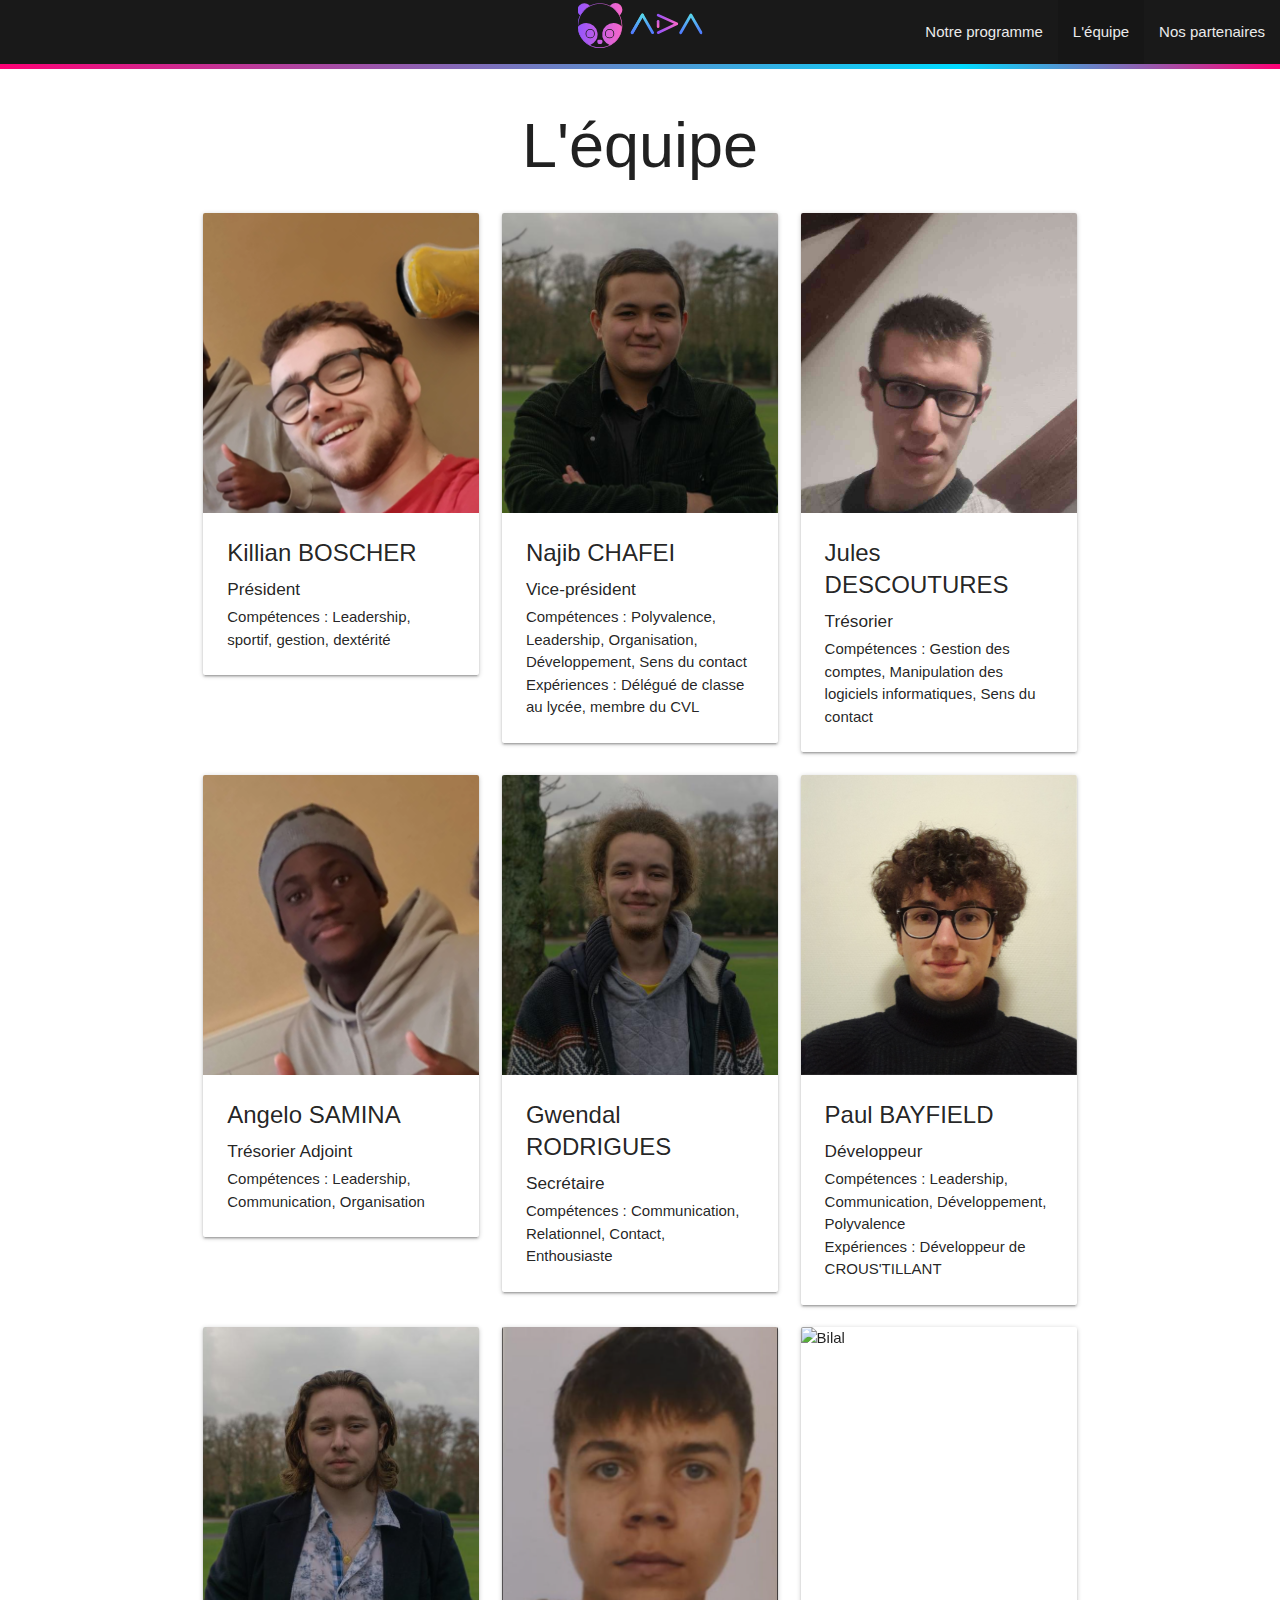
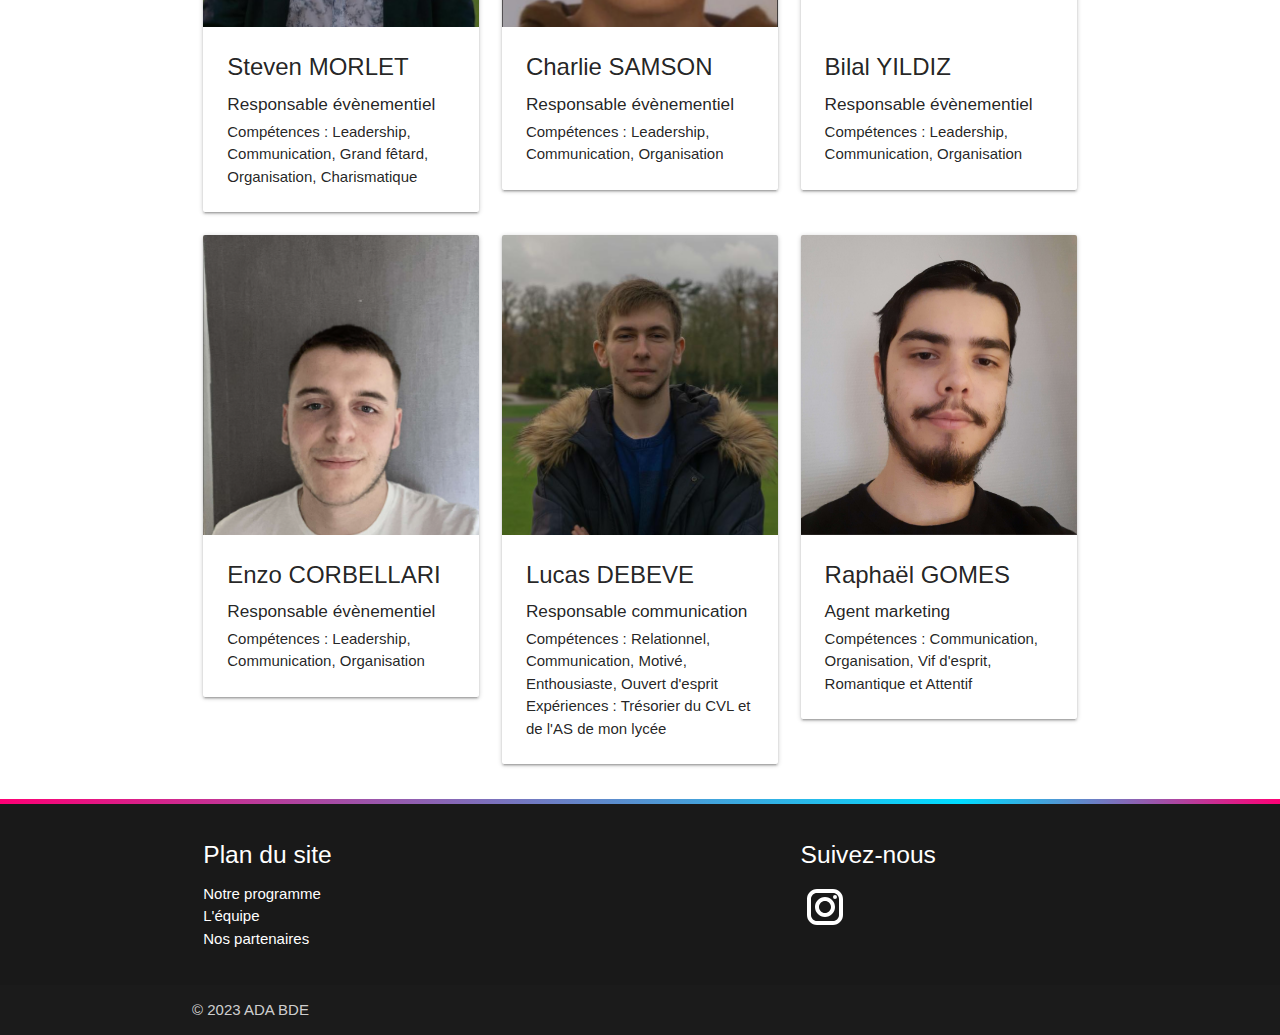
==== equipe.html @ 74a65632 "Modification graphique : alignement des grilles" ====
<!DOCTYPE html>
<html>

<head>
    <meta charset="utf-8">
    <title>Equipe</title>
    <meta name="viewport" content="width=device-width, initial-scale=1.0" />
    <!-- Materialize CSS -->
    <link rel="stylesheet" href="materialize/css/materialize.min.css">
    <!-- Materialize JavaScript -->
    <script src="materialize/js/materialize.min.js"></script>
    <!-- Material Icons -->
    <link href="https://fonts.googleapis.com/icon?family=Material+Icons" rel="stylesheet">
    <link rel="icon" href="img/icon.png">
    <!-- Custom CSS -->
    <link rel="stylesheet" href="css/main.css">
</head>

<body>
    <nav class="navbar">
        <div class="nav-wrapper">
            <div class="valign-wrapper">
                <a href="#" class="brand-logo center">
                    <img src="img/logo_complet.svg" alt="logo" height="45px" style="transform:translateY(80%)">
                </a>
            </div>
            <a href="#" data-target="mobile-nav" class="sidenav-trigger"><i class="material-icons">menu</i></a>
            <ul class="right hide-on-med-and-down">
                <li><a href="index.html">Notre programme</a></li>
                <li class="active"><a href="equipe.html">L'équipe</a></li>
                <li><a href="partenaires.html">Nos partenaires</a></li>
            </ul>
        </div>
    </nav>
    <ul class="sidenav" id="mobile-nav">
        <li><a href="index.html">Notre programme</a></li>
        <li><a href="equipe.html">L'équipe</a></li>
        <li><a href="partenaires.html">Nos partenaires</a></li>
    </ul>
    <div class="tso-rainbow"></div>

    <div class="container">
        <h1 class="center-align">L'équipe</h1>
        <div class="row flex">
            <div class="col s12 m4">
                <div class="card">
                    <div class="card-image">
                        <img class="materialboxed" src="img/membres/Killian.png" alt="Killian">
                    </div>
                    <div class="card-content">
                        <span class="card-title">Killian BOSCHER</span>
                        <h6>Président</h6>
                        <p>Compétences : Leadership, sportif, gestion, dextérité </p>
                    </div>
                </div>
            </div>
            <div class="col s12 m4">
                <div class="card">
                    <div class="card-image">
                        <img class="materialboxed" src="img/membres/Najib.jpg" alt="Najib">
                    </div>
                    <div class="card-content">
                        <span class="card-title">Najib CHAFEI</span>
                        <h6>Vice-président</h6>
                        <p>Compétences : Polyvalence, Leadership, Organisation, Développement, Sens du contact</p>
                        <p>Expériences : Délégué de classe au lycée, membre du CVL</p>
                    </div>
                </div>
            </div>
            <div class="col s12 m4">
                <div class="card">
                    <div class="card-image">
                        <img class="materialboxed" src="img/membres/jules.jpg" alt="jules">
                    </div>
                    <div class="card-content">
                        <span class="card-title">Jules DESCOUTURES</span>
                        <h6>Trésorier</h6>
                        <p>Compétences : Gestion des comptes, Manipulation des logiciels informatiques, Sens du contact</p>
                    </div>
                </div>
            </div>
            <div class="col s12 m4">
                <div class="card">
                    <div class="card-image">
                        <img class="materialboxed" src="img/membres/Angelo.png" alt="Angelo">
                    </div>
                    <div class="card-content">
                        <span class="card-title">Angelo SAMINA</span>
                        <h6>Trésorier Adjoint</h6>
                        <p>Compétences : Leadership, Communication, Organisation</p>
                    </div>
                </div>
            </div>
            <div class="col s12 m4">
                <div class="card">
                    <div class="card-image">
                        <img class="materialboxed" src="img/membres/Gwendal.jpg" alt="Gwendal">
                    </div>
                    <div class="card-content">
                        <span class="card-title">Gwendal RODRIGUES</span>
                        <h6>Secrétaire</h6>
                        <p>Compétences : Communication, Relationnel, Contact, Enthousiaste</p>
                    </div>
                </div>
            </div>
            <div class="col s12 m4">
                <div class="card">
                    <div class="card-image">
                        <img class="materialboxed" src="img/membres/Paul.jpg" alt="Paul">
                    </div>
                    <div class="card-content">
                        <span class="card-title">Paul BAYFIELD</span>
                        <h6>Développeur</h6>
                        <p>Compétences : Leadership, Communication, Développement, Polyvalence</p>
                        <p>Expériences : Développeur de CROUS'TILLANT</p>
                    </div>
                </div>
            </div>
            <div class="col s12 m4">
                <div class="card">
                    <div class="card-image">
                        <img class="materialboxed" src="img/membres/Steven.jpg" alt="Steven">
                    </div>
                    <div class="card-content">
                        <span class="card-title">Steven MORLET</span>
                        <h6>Responsable évènementiel</h6>
                        <p>Compétences : Leadership, Communication, Grand fêtard, Organisation, Charismatique</p>
                    </div>
                </div>
            </div>
            <div class="col s12 m4">
                <div class="card">
                    <div class="card-image">
                        <img class="materialboxed" src="img/membres/Charlie.png" alt="Charlie">
                    </div>
                    <div class="card-content">
                        <span class="card-title">Charlie SAMSON</span>
                        <h6>Responsable évènementiel</h6>
                        <p>Compétences : Leadership, Communication, Organisation</p>
                    </div>
                </div>
            </div>
            <div class="col s12 m4">
                <div class="card">
                    <div class="card-image">
                        <img class="materialboxed" src="img/membres/Bilal.png" alt="Bilal">
                    </div>
                    <div class="card-content">
                        <span class="card-title">Bilal YILDIZ</span>
                        <h6>Responsable évènementiel</h6>
                        <p>Compétences : Leadership, Communication, Organisation</p>
                    </div>
                </div>
            </div>
            <div class="col s12 m4">
                <div class="card">
                    <div class="card-image">
                        <img class="materialboxed" src="img/membres/Enzo.png" alt="Enzo">
                    </div>
                    <div class="card-content">
                        <span class="card-title">Enzo CORBELLARI</span>
                        <h6>Responsable évènementiel</h6>
                        <p>Compétences : Leadership, Communication, Organisation</p>
                    </div>
                </div>
            </div>
            <div class="col s12 m4">
                <div class="card">
                    <div class="card-image">
                        <img class="materialboxed" src="img/membres/Lucas.jpg" alt="Lucas">
                    </div>
                    <div class="card-content">
                        <span class="card-title">Lucas DEBEVE</span>
                        <h6>Responsable communication</h6>
                        <p>Compétences : Relationnel, Communication, Motivé, Enthousiaste, Ouvert d'esprit</p>
                        <p>Expériences : Trésorier du CVL et de l'AS de mon lycée</p>
                    </div>
                </div>
            </div>
            <div class="col s12 m4">
                <div class="card">
                    <div class="card-image">
                        <img class="materialboxed" src="img/membres/Raph.png" alt="Raph">
                    </div>
                    <div class="card-content">
                        <span class="card-title">Raphaël GOMES</span>
                        <h6>Agent marketing</h6>
                        <p>Compétences : Communication, Organisation, Vif d'esprit, Romantique et Attentif</p>
                    </div>
                </div>
            </div>
        </div>
    </div>


</body>
<div class="tso-rainbow"></div>

<footer class="page-footer" style="background-color: #191919;">
    <div class="container">
        <div class="row">
            <div class="col l6 s12">
                <h5 class="white-text">Plan du site</h5>
                <ul>
                    <li><a class="white-text" href="index.html">Notre programme</a></li>
                    <li><a class="white-text" href="equipe.html">L'équipe</a></li>
                    <li><a class="white-text" href="partenaires.html">Nos partenaires</a></li>
                </ul>
            </div>
            <div class="col l4 offset-l2 s12">
                <h5 class="white-text">Suivez-nous</h5>
                <ul>
                    <li><a class="white-text" href="https://www.instagram.com/ada_bde/" target="_blank"><img
                                src="img/insta.svg" alt="Instagram"></a></li>
                </ul>
            </div>
        </div>
    </div>
    <div class="footer-copyright">
        <div class="container">
            © 2023 ADA BDE
        </div>
    </div>
</footer>



<script>
    document.addEventListener('DOMContentLoaded', function () {
        var elems = document.querySelectorAll('.sidenav');
        var instances = M.Sidenav.init(elems);
        var el = document.querySelectorAll('.materialboxed');
        var instances = M.Materialbox.init(el);
    });
</script>
</body>

</html>
---- css/main.css ----
.flex {
    display: flex;
    flex-wrap: wrap;
}

.navbar {
    background-color: #191919;
}

.navbar a {
    color: #ebebeb;
}

.card-image img {
    object-fit: cover;
    height: 300px;
    min-width: 100px;
}

@keyframes tso-rainbow {
    from {
        background-position: 0 0
    }

    to {
        background-position: 100vw 0
    }
}

.tso-rainbow:before {
    content: '';
    width: 100%;
    height: 100%;
    background: linear-gradient(to right, #ff0075 0, #00dcff 75%, #ff0075 100%);
    position: absolute;
    bottom: 0;
    left: 0;
    animation-name: tso-rainbow;
    animation-timing-function: linear;
    animation-iteration-count: infinite;
    animation-duration: 10s;
}

.tso-rainbow {
    position: relative;
    width: 100%;
    height: 5px;
}
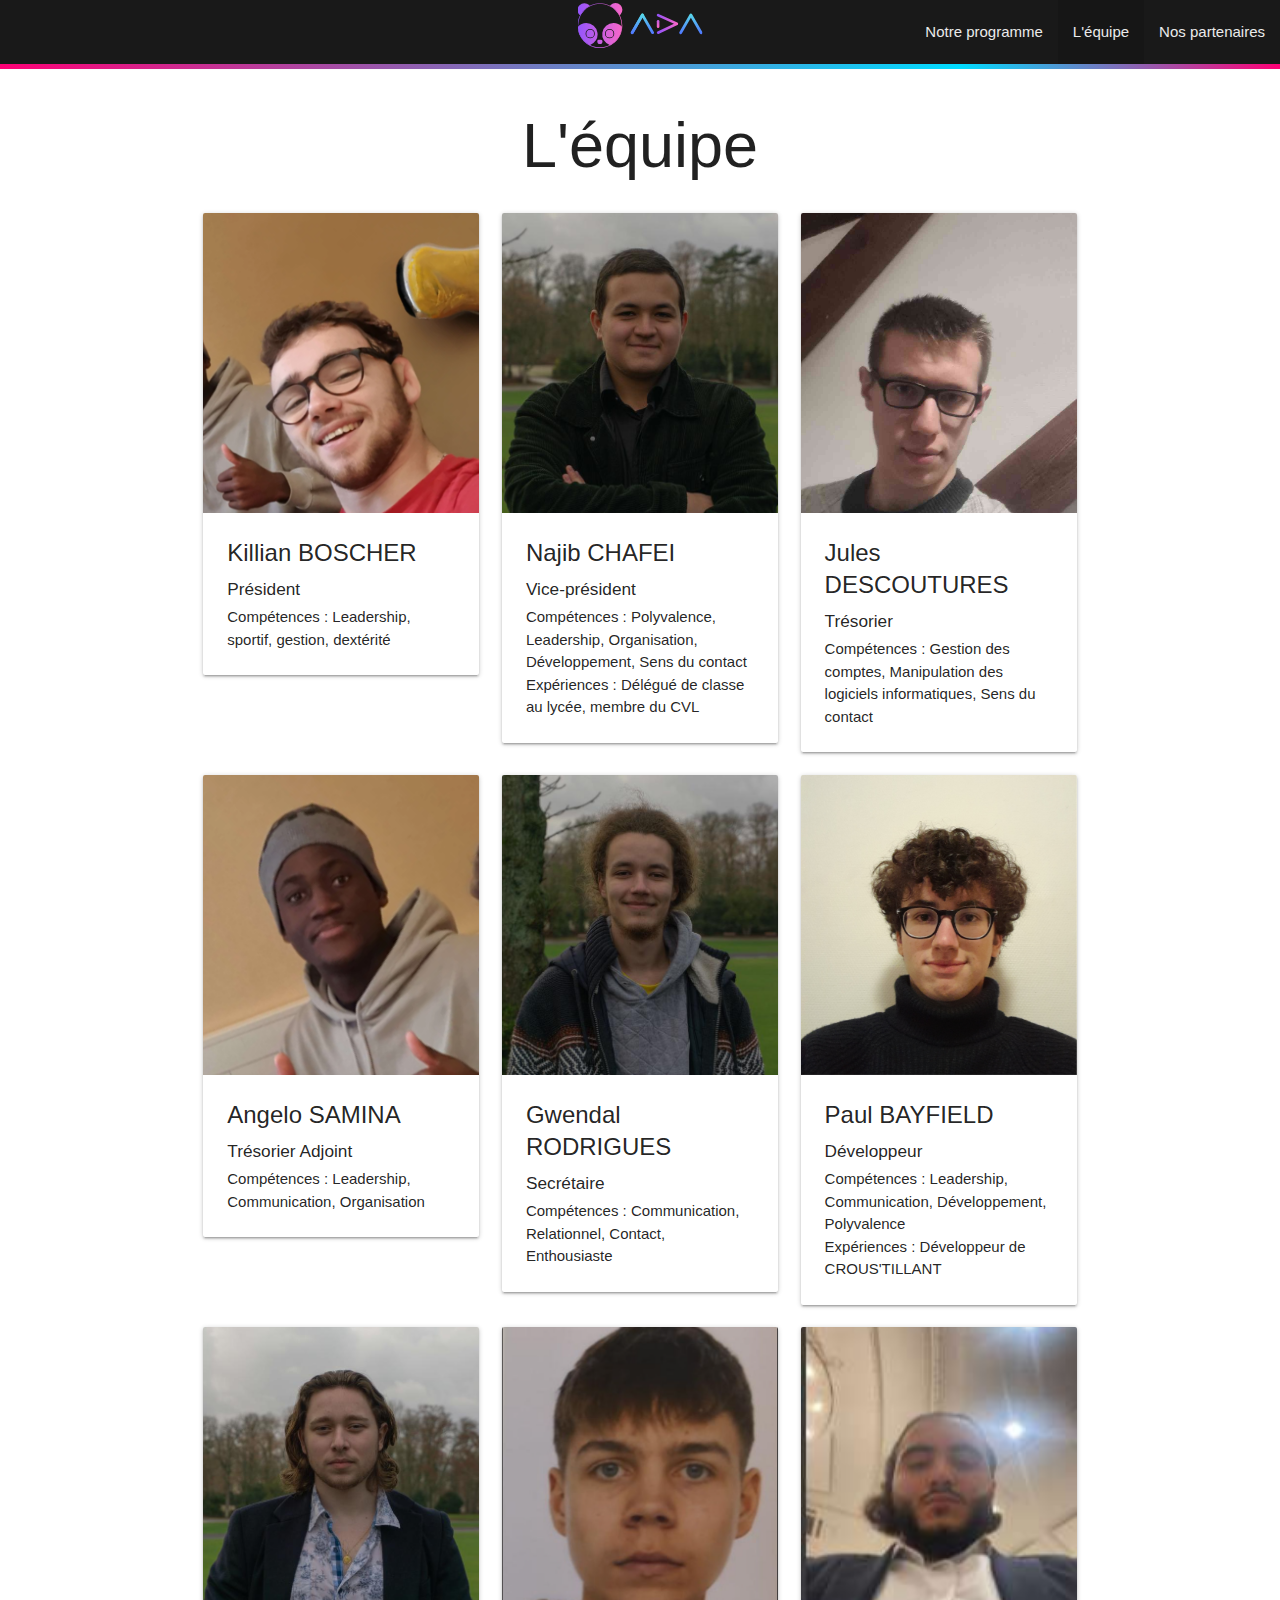
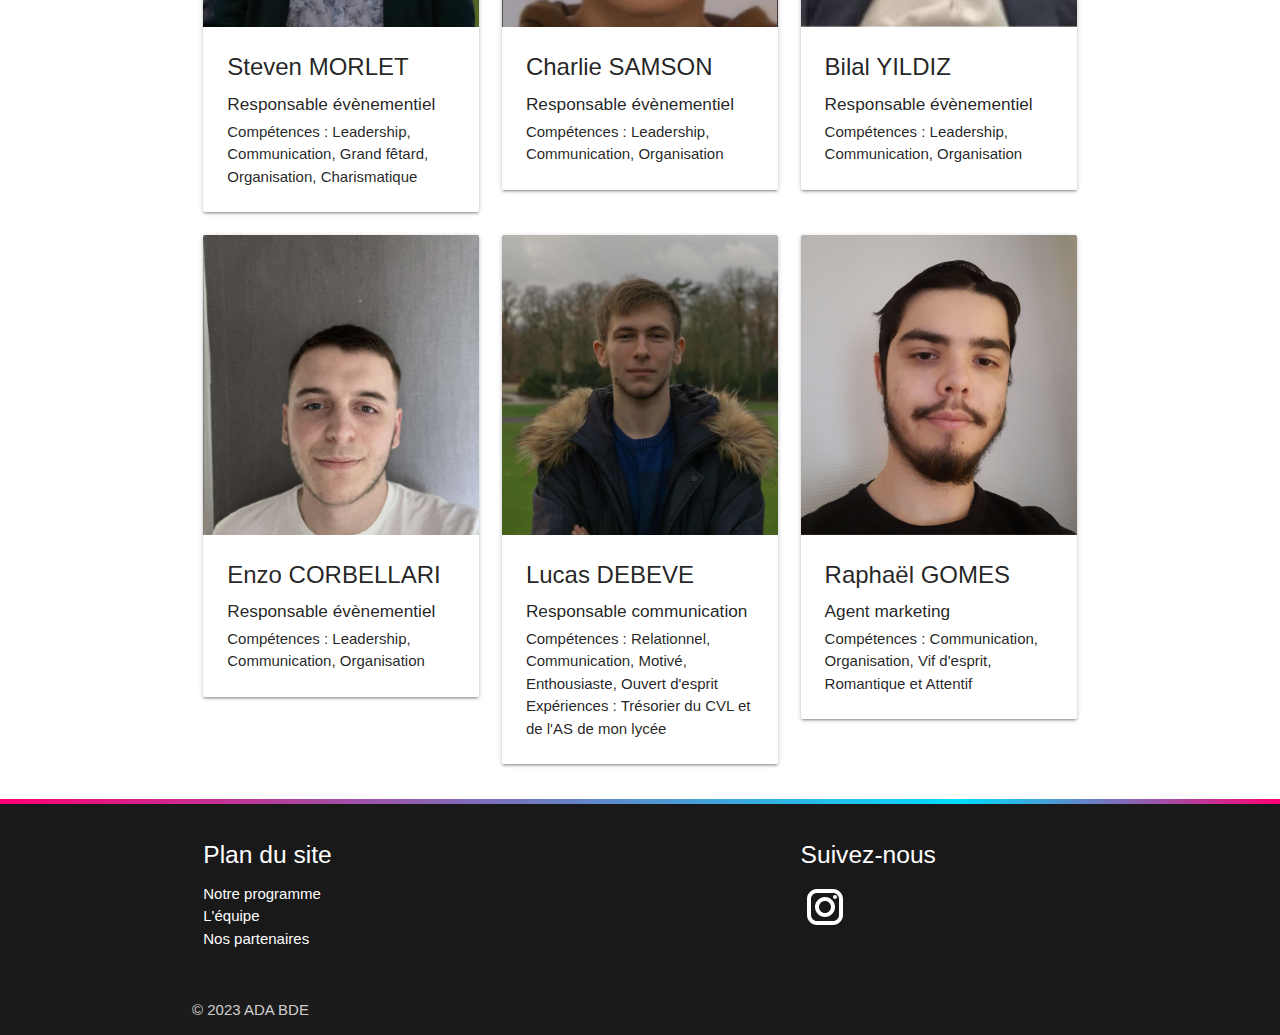
==== commit a4b6df7f: "Ajout de la photo de Bilal" ====
--- a/equipe.html
+++ b/equipe.html
@@ -11,7 +11,7 @@
     <script src="materialize/js/materialize.min.js"></script>
     <!-- Material Icons -->
     <link href="https://fonts.googleapis.com/icon?family=Material+Icons" rel="stylesheet">
-    <link rel="icon" href="img/icon.png">
+    <link rel="icon" href="img/Logo_Noir.png">
     <!-- Custom CSS -->
     <link rel="stylesheet" href="css/main.css">
 </head>
@@ -20,7 +20,7 @@
     <nav class="navbar">
         <div class="nav-wrapper">
             <div class="valign-wrapper">
-                <a href="#" class="brand-logo center">
+                <a href="index.html" class="brand-logo center">
                     <img src="img/logo_complet.svg" alt="logo" height="45px" style="transform:translateY(80%)">
                 </a>
             </div>
@@ -143,7 +143,7 @@
             <div class="col s12 m4">
                 <div class="card">
                     <div class="card-image">
-                        <img class="materialboxed" src="img/membres/Bilal.png" alt="Bilal">
+                        <img class="materialboxed" src="img/membres/Bilal.jpg" alt="Bilal">
                     </div>
                     <div class="card-content">
                         <span class="card-title">Bilal YILDIZ</span>
--- a/css/main.css
+++ b/css/main.css
@@ -45,4 +45,8 @@
     position: relative;
     width: 100%;
     height: 5px;
+}
+
+.activator{
+    cursor: pointer;
 }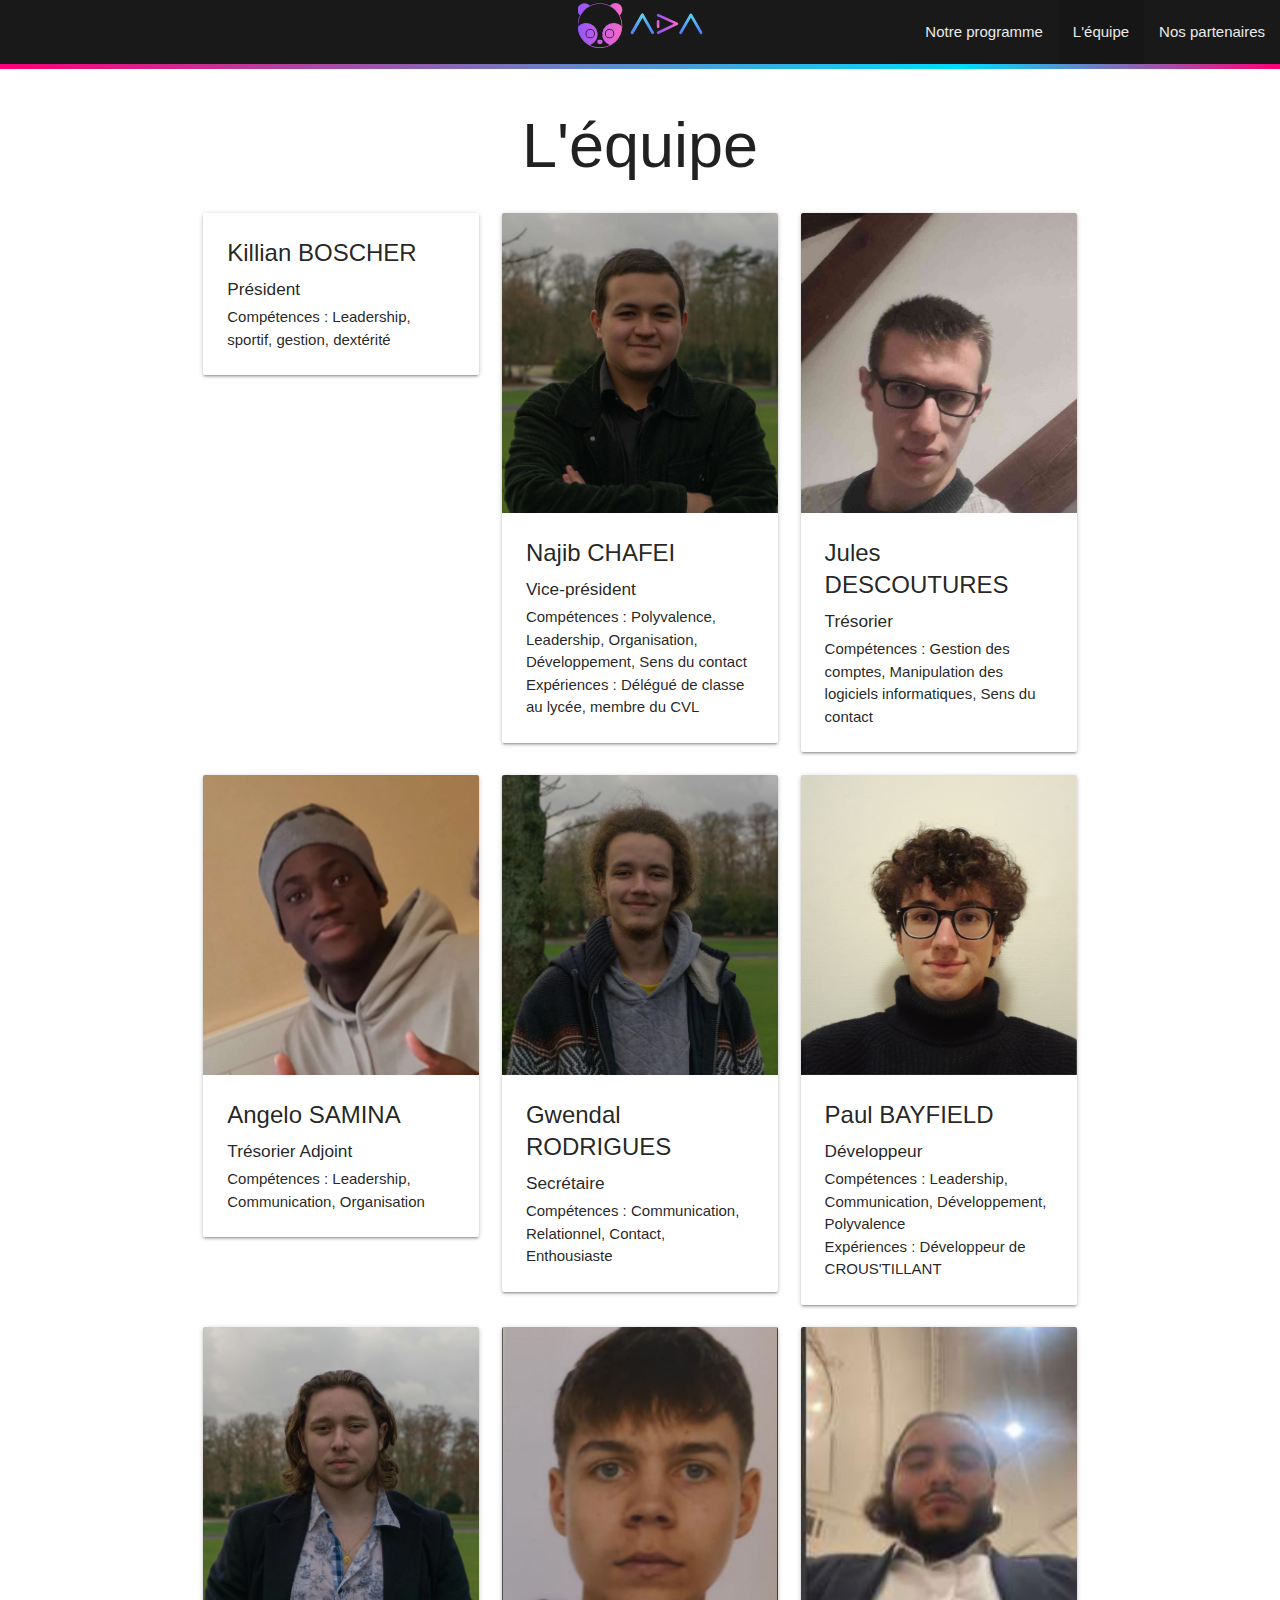
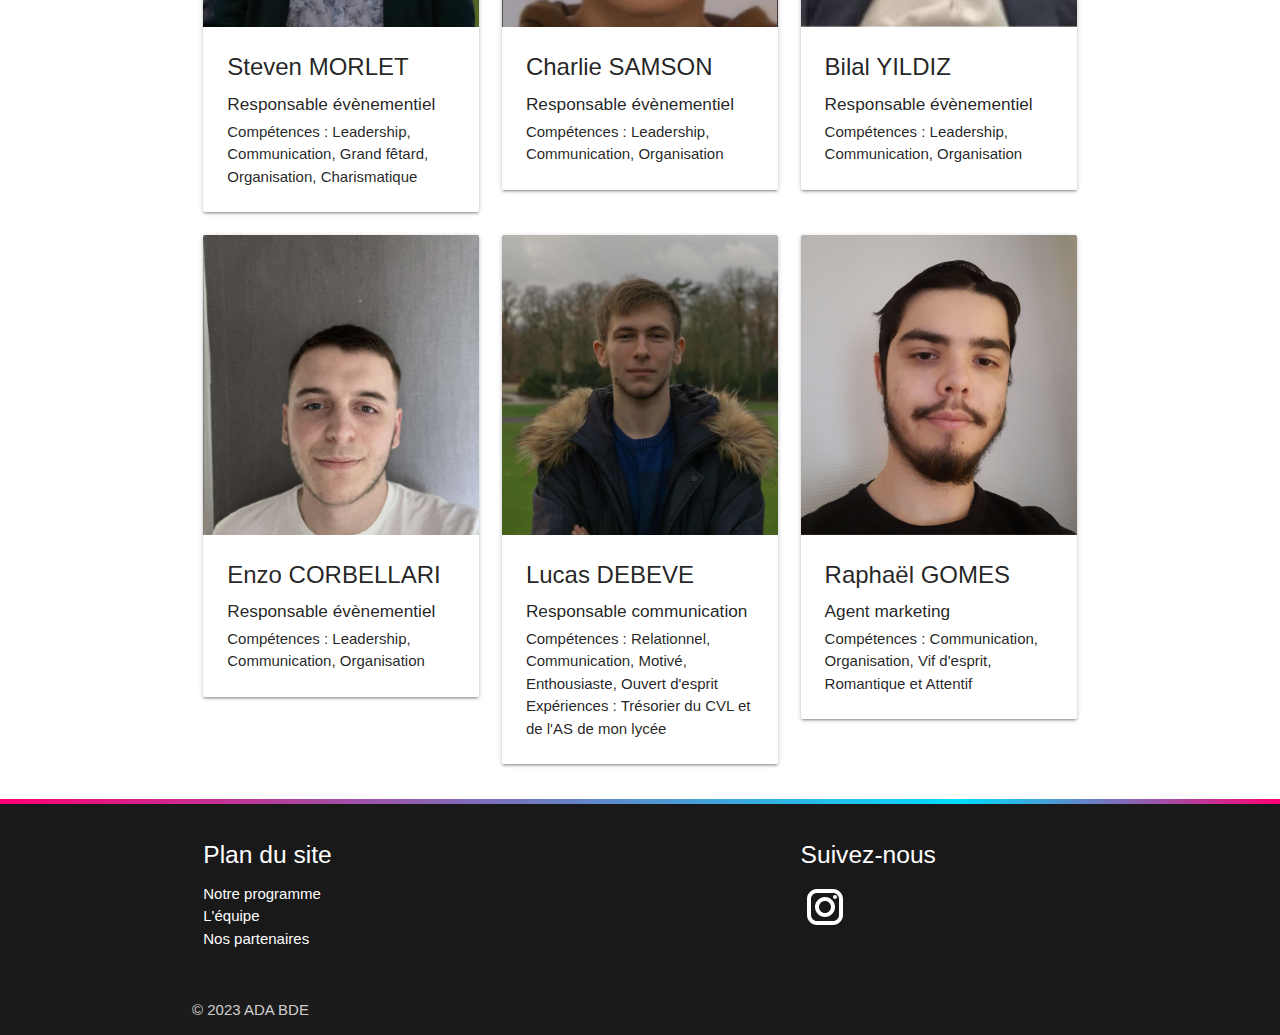
==== commit 26892ff6: "Suppression de la photo de Killian" ====
--- a/equipe.html
+++ b/equipe.html
@@ -44,9 +44,6 @@
         <div class="row flex">
             <div class="col s12 m4">
                 <div class="card">
-                    <div class="card-image">
-                        <img class="materialboxed" src="img/membres/Killian.png" alt="Killian">
-                    </div>
                     <div class="card-content">
                         <span class="card-title">Killian BOSCHER</span>
                         <h6>Président</h6>
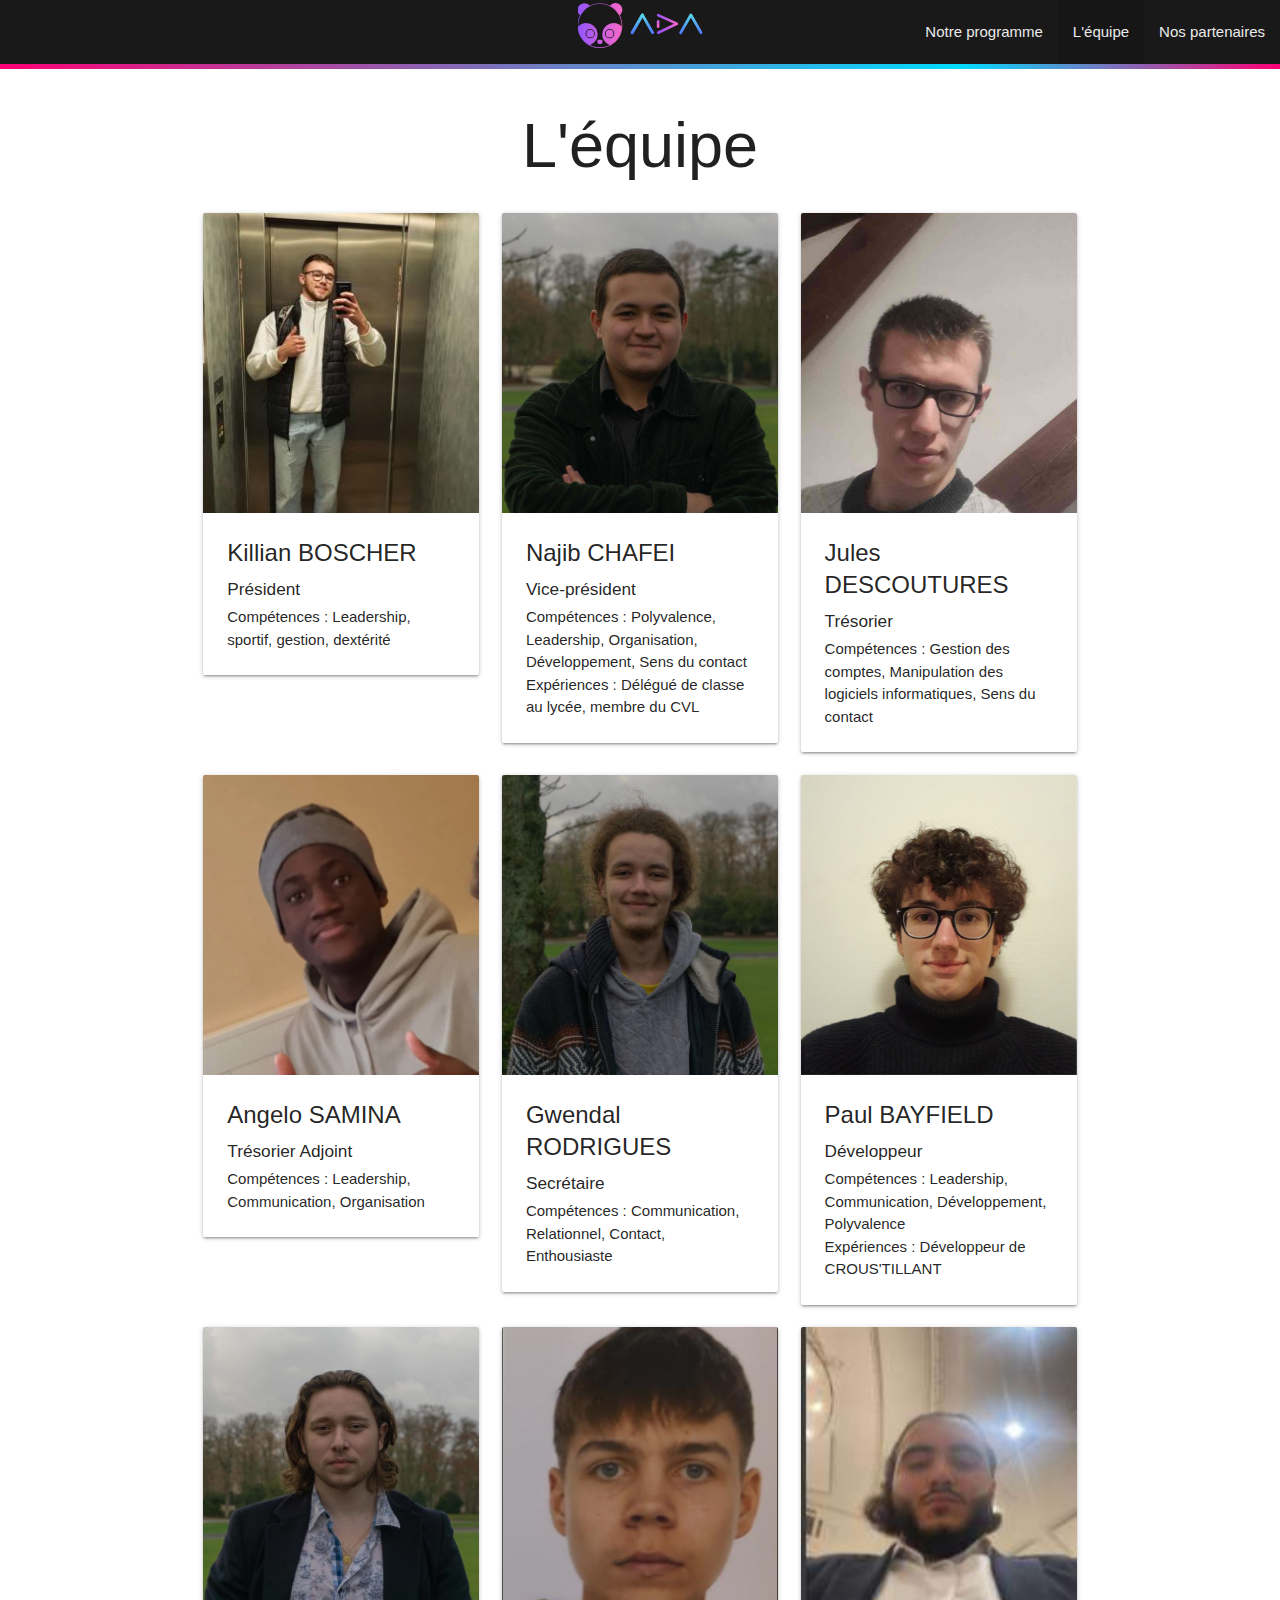
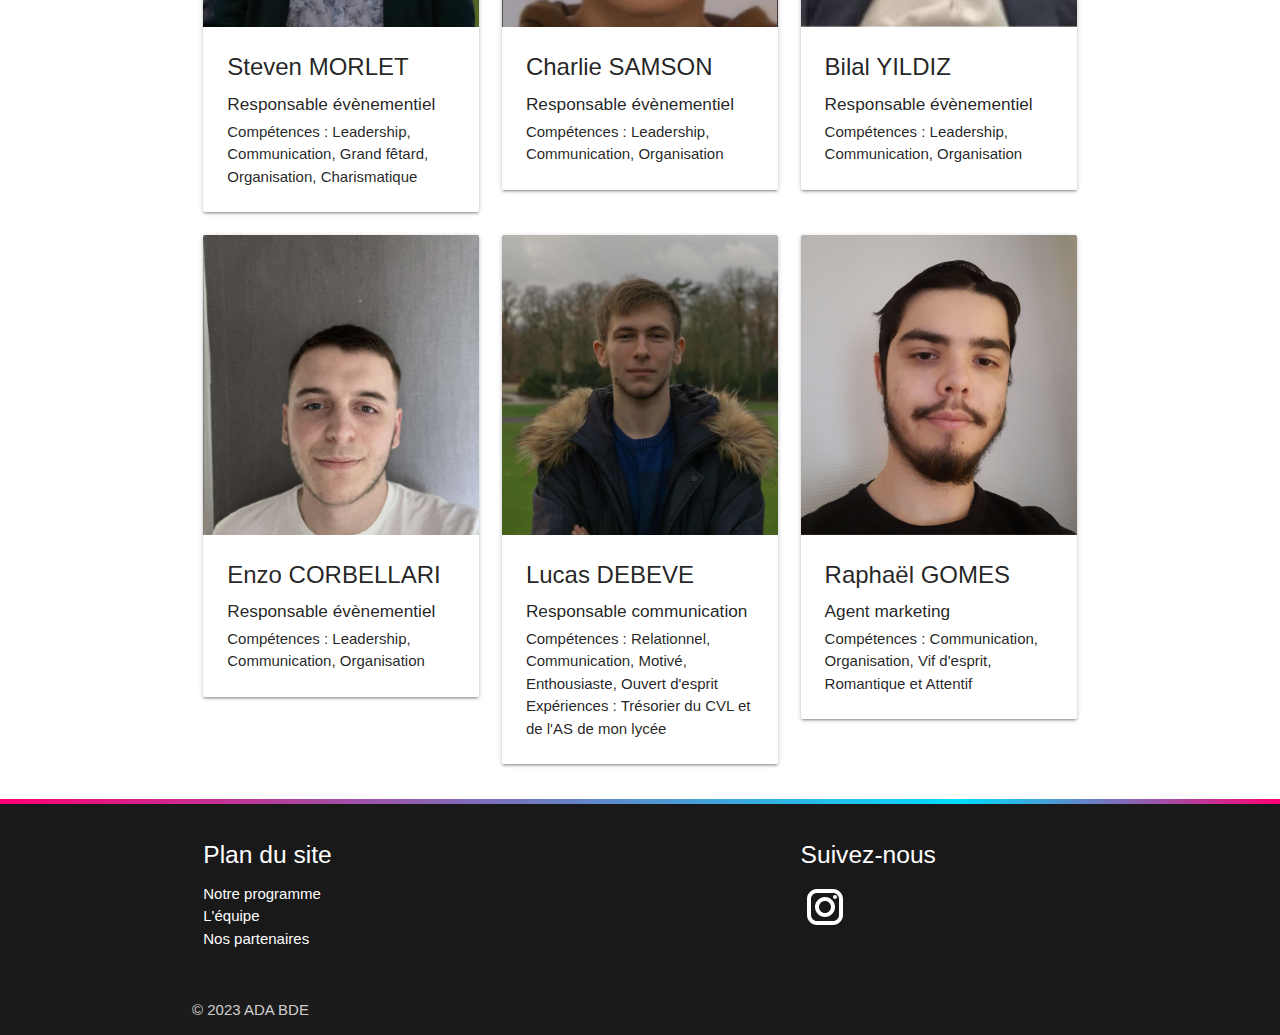
==== commit 88b12778: "Ajout de la photo de Kyllian" ====
--- a/equipe.html
+++ b/equipe.html
@@ -2,6 +2,17 @@
 <html>
 
 <head>
+
+    <!-- Google tag (gtag.js) -->
+    <script async src="https://www.googletagmanager.com/gtag/js?id=G-T1N47QFNGE"></script>
+    <script>
+        window.dataLayer = window.dataLayer || [];
+        function gtag() { dataLayer.push(arguments); }
+        gtag('js', new Date());
+
+        gtag('config', 'G-T1N47QFNGE');
+    </script>
+
     <meta charset="utf-8">
     <title>Equipe</title>
     <meta name="viewport" content="width=device-width, initial-scale=1.0" />
@@ -44,6 +55,9 @@
         <div class="row flex">
             <div class="col s12 m4">
                 <div class="card">
+                    <div class="card-image">
+                        <img class="materialboxed" src="img/membres/Kyllian.jpg" alt="Kyllian">
+                    </div>
                     <div class="card-content">
                         <span class="card-title">Killian BOSCHER</span>
                         <h6>Président</h6>
@@ -72,7 +86,8 @@
                     <div class="card-content">
                         <span class="card-title">Jules DESCOUTURES</span>
                         <h6>Trésorier</h6>
-                        <p>Compétences : Gestion des comptes, Manipulation des logiciels informatiques, Sens du contact</p>
+                        <p>Compétences : Gestion des comptes, Manipulation des logiciels informatiques, Sens du contact
+                        </p>
                     </div>
                 </div>
             </div>
@@ -232,4 +247,4 @@
 </script>
 </body>
 
-</html>
+</html>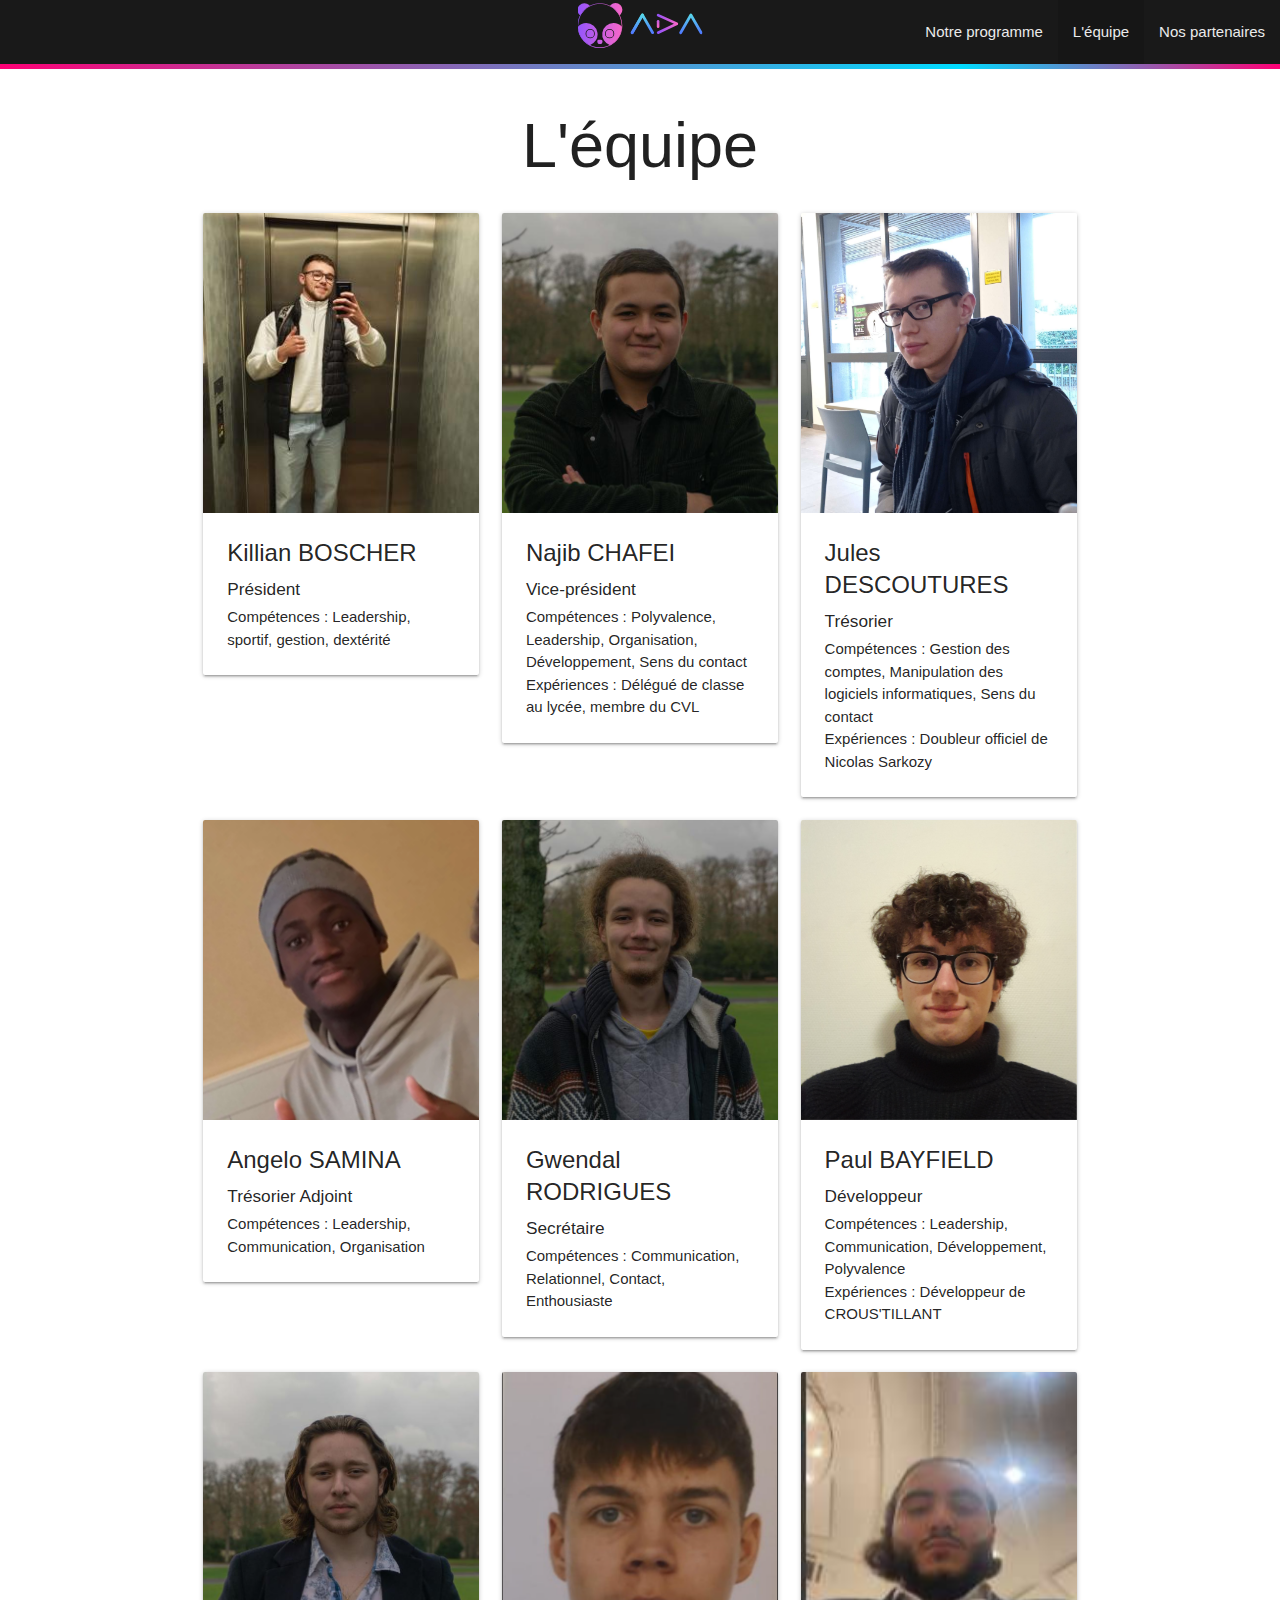
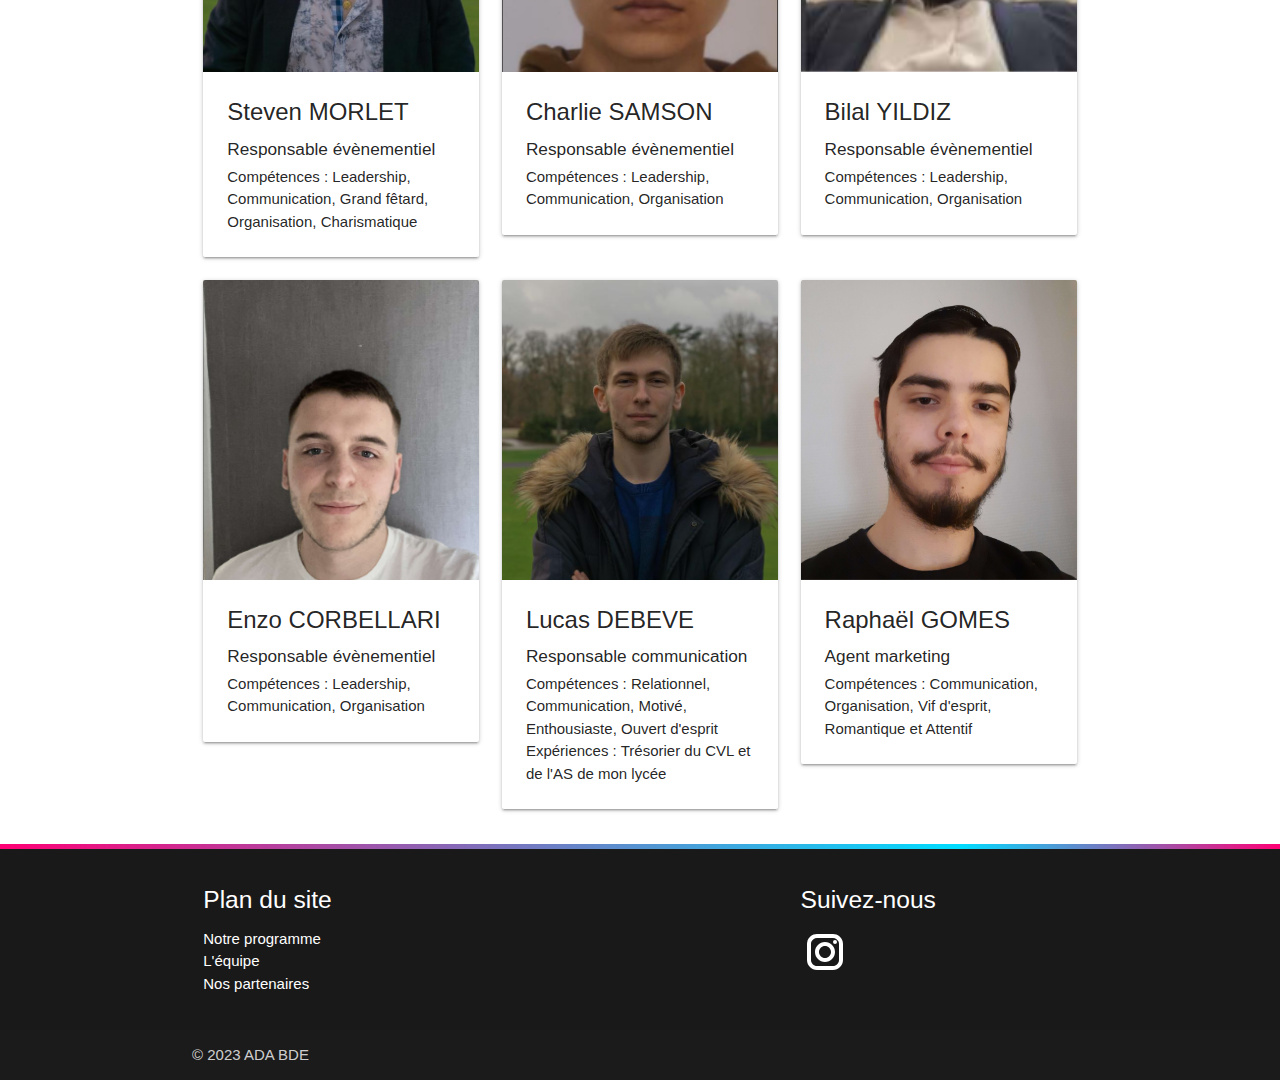
==== commit 3e4242c5: "Ajout de l'experience de Jules" ====
--- a/equipe.html
+++ b/equipe.html
@@ -88,6 +88,7 @@
                         <h6>Trésorier</h6>
                         <p>Compétences : Gestion des comptes, Manipulation des logiciels informatiques, Sens du contact
                         </p>
+                        <p>Expériences : Doubleur officiel de Nicolas Sarkozy</p>
                     </div>
                 </div>
             </div>
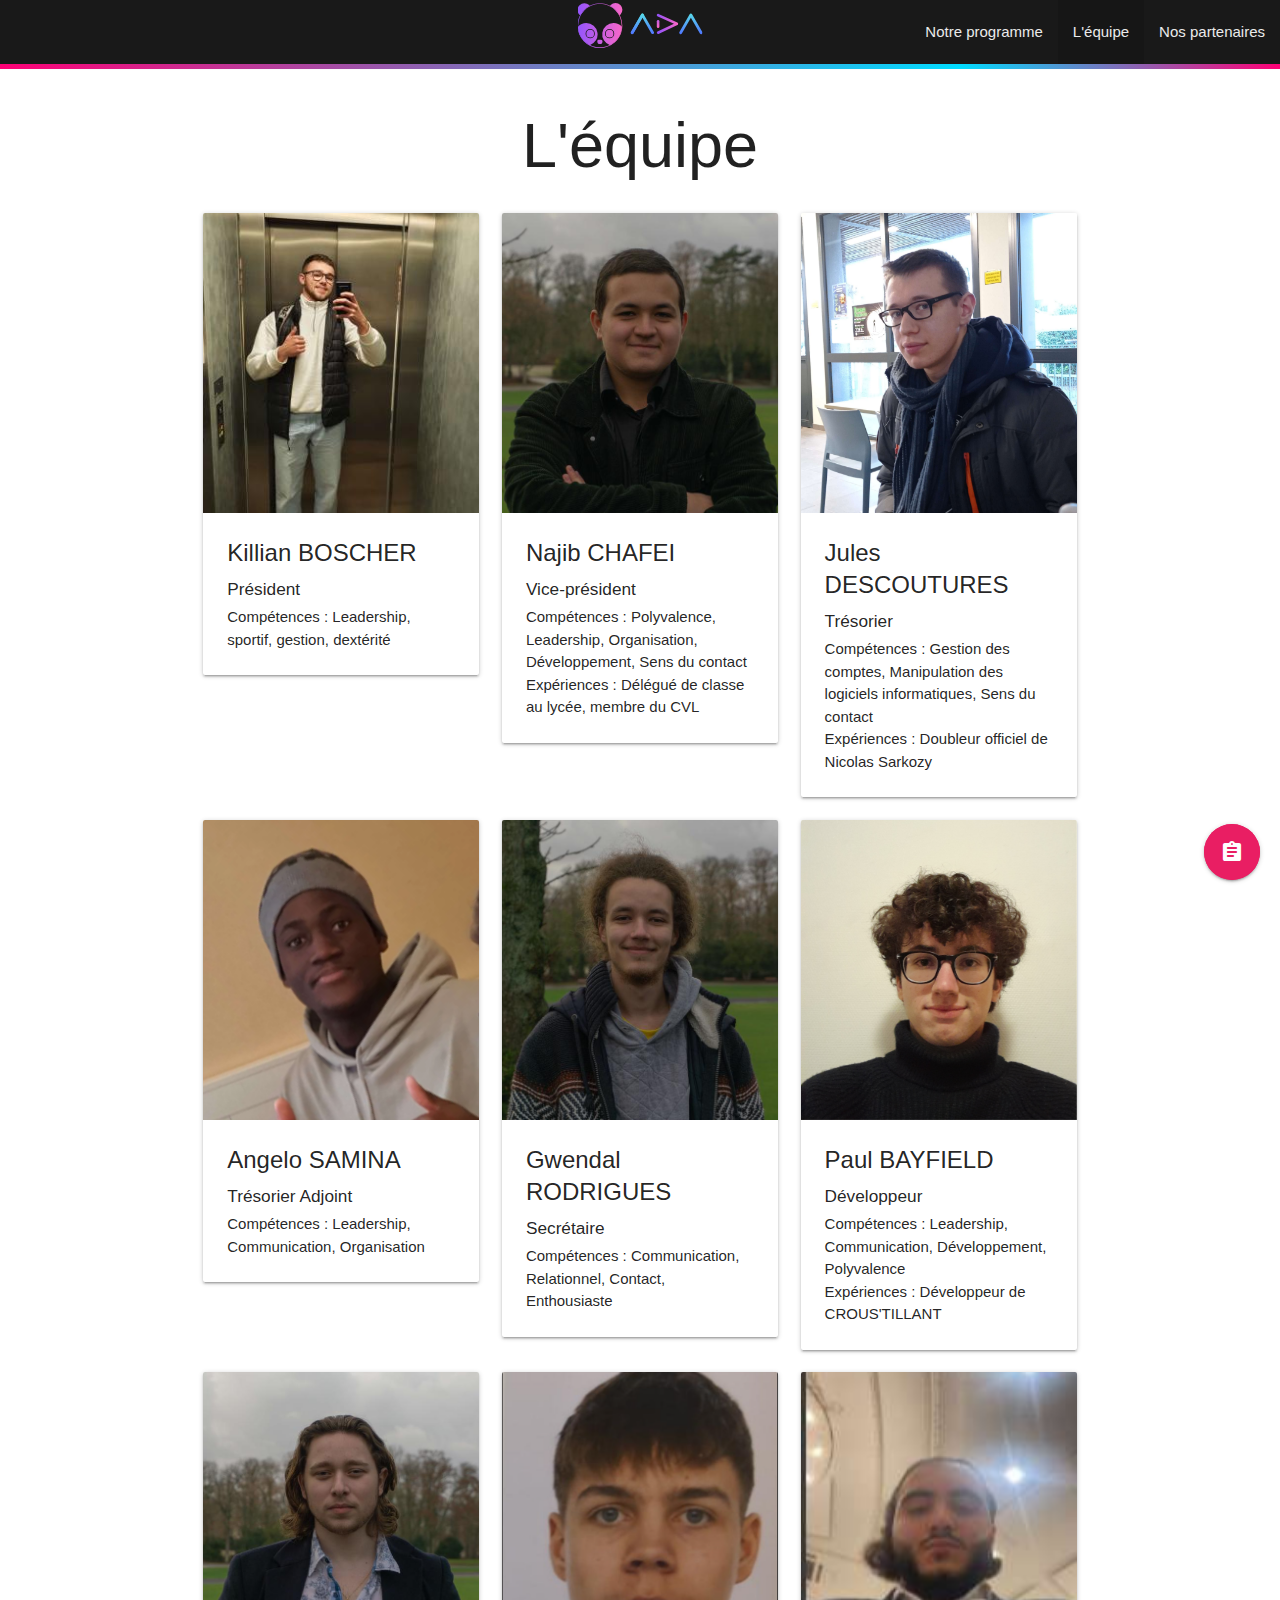
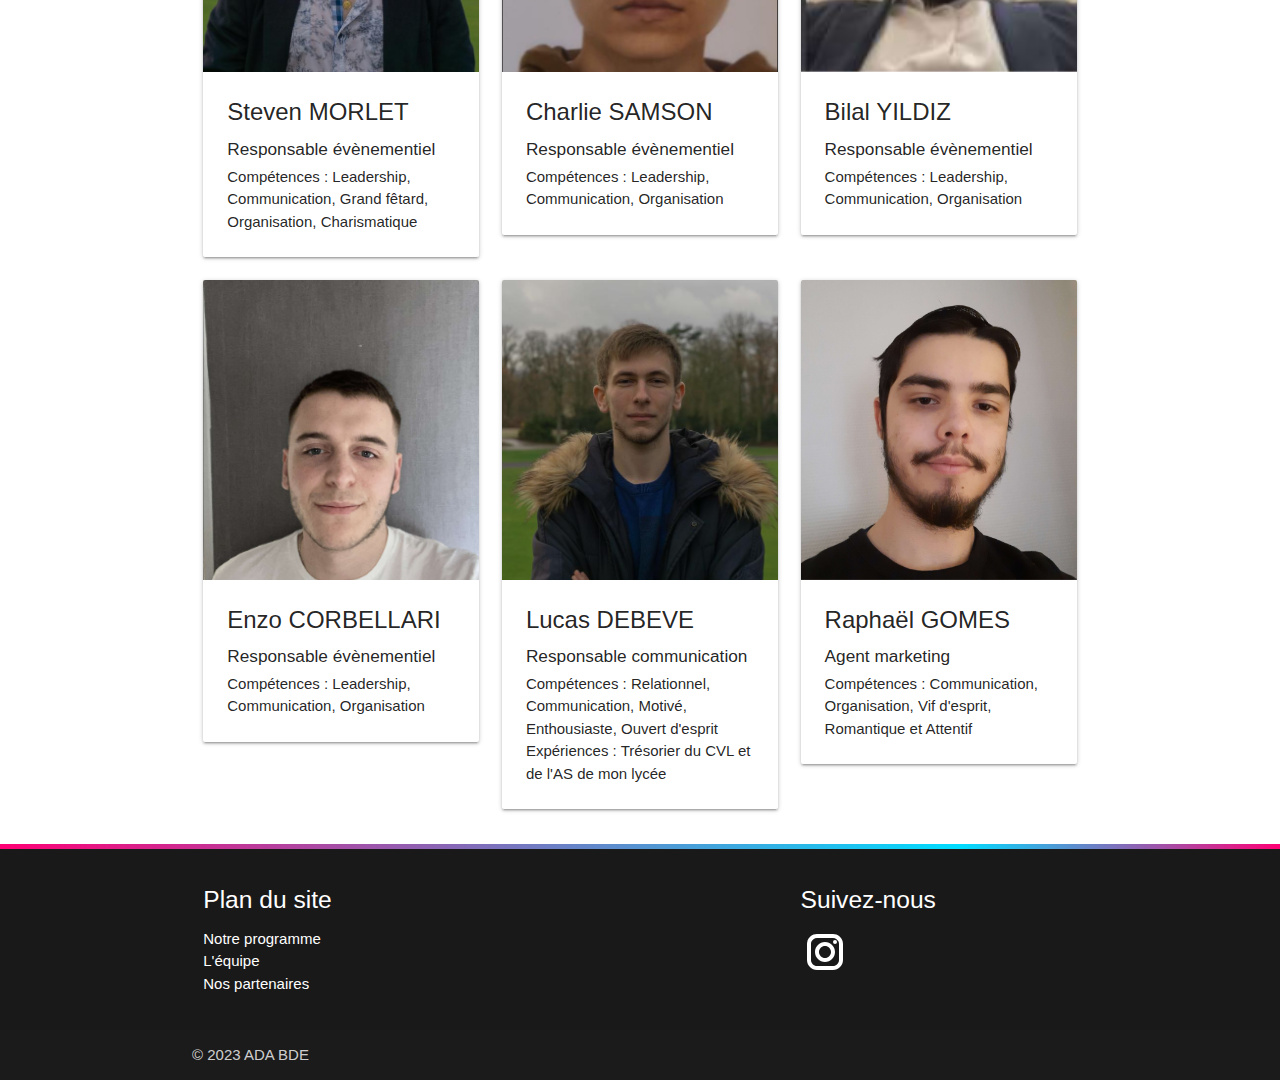
==== commit bb539286: "ajout des sondage" ====
--- a/equipe.html
+++ b/equipe.html
@@ -51,6 +51,10 @@
     <div class="tso-rainbow"></div>
 
     <div class="container">
+        <a href="https://docs.google.com/forms/d/e/1FAIpQLSeejpVF73cwtcPYK22E5mCbWZXgMemeWxl0t8FemavrmmQFfA/viewform?usp=pp_url"
+            class="btn-floating btn-large waves-effect waves-light pink pulse"
+            style="position: fixed;bottom: 20px;right: 20px;">
+            <i class="material-icons">assignment</i></a>
         <h1 class="center-align">L'équipe</h1>
         <div class="row flex">
             <div class="col s12 m4">
